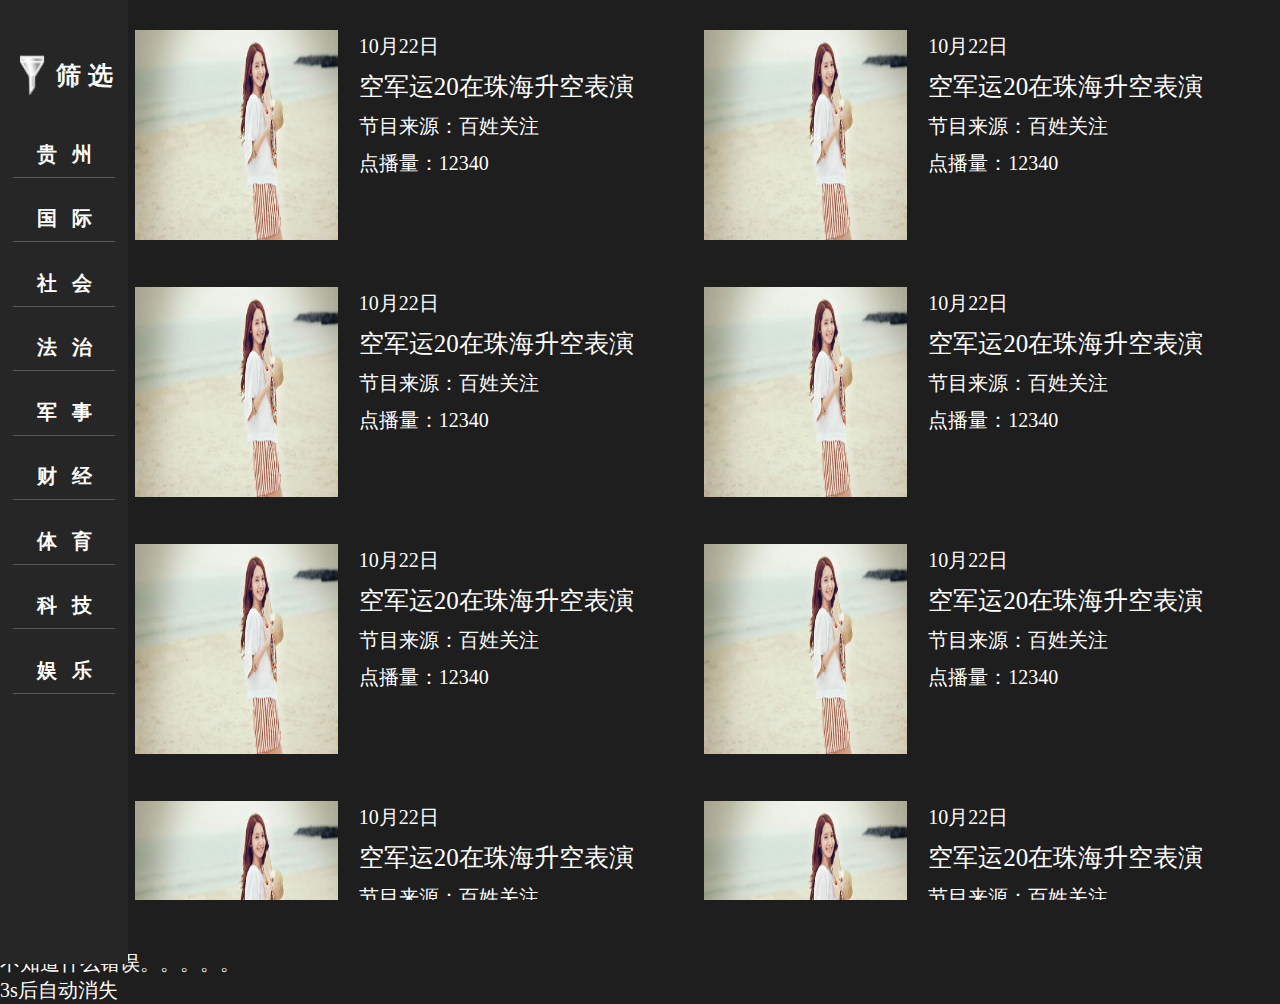
==== index5.html @ 9db0be31 "lzx commit" ====
<!DOCTYPE html>
<html lang="en">
<head>
    <meta charset="UTF-8">
    <title>新闻头条</title>
    <link href="css/style.css" type="text/css" rel="Stylesheet" />
</head>
<body>
<div id="main-content">
    <div id="sidebar">
        <span id="item-filter" class=""><i></i><span>筛 选</span></span>
        <ul id="item-list">
            <li class="item"><span id="category-menu-1" class="item-child active category-selected">贵 州</span></li>
            <li class="item"><span id="category-menu-2" class="item-child">国 际</span></li>
            <li class="item"><span id="category-menu-3" class="item-child">社 会</span></li>
            <li class="item"><span id="category-menu-4" class="item-child">法 治</span></li>
            <li class="item"><span id="category-menu-5" class="item-child">军 事</span></li>
            <li class="item"><span id="category-menu-6" class="item-child">财 经</span></li>
            <li class="item"><span id="category-menu-7" class="item-child">体 育</span></li>
            <li class="item"><span id="category-menu-8" class="item-child">科 技</span></li>
            <li class="item"><span id="category-menu-9" class="item-child">娱 乐</span></li>
        </ul>
    </div>
    <div id="item-content">
        <!--栏目筛选项-->
        <div id="filter-items" class="">
            <div id="filter-title">栏目筛选项：</div>
            <div id="filter-item">
                <ul>
                    <li class="filter-sub active">百姓关注1</li>
                    <li class="filter-sub">搜狐新闻2</li>
                    <li class="filter-sub">今日说法3</li>
                    <li class="filter-sub">百姓关注4</li>
                    <li class="filter-sub">百姓关注5</li>
                    <li class="filter-sub">百姓关注6</li>
                    <li class="filter-sub">百姓关注7</li>
                    <li class="filter-sub">百姓关注8</li>
                    <li class="filter-sub">百姓关注9</li>
                    <li class="filter-sub">百姓关注1</li>
                    <li class="filter-sub">搜狐新闻2</li>
                    <li class="filter-sub">今日说法3</li>
                    <li class="filter-sub">百姓关注4</li>
                    <li class="filter-sub">百姓关注5</li>
                    <li class="filter-sub">百姓关注6</li>
                    <li class="filter-sub">百姓关注7</li>
                    <li class="filter-sub">百姓关注8</li>
                    <li class="filter-sub">百姓关注9</li>
                    <li class="filter-sub">百姓关注1</li>
                    <li class="filter-sub">搜狐新闻2</li>
                    <li class="filter-sub">今日说法3</li>
                    <li class="filter-sub">百姓关注4</li>
                    <li class="filter-sub">百姓关注5</li>
                    <li class="filter-sub">百姓关注6</li>
                    <li class="filter-sub">百姓关注7</li>
                    <li class="filter-sub">百姓关注8</li>
                    <li class="filter-sub">百姓关注9</li>
                    <li class="filter-sub">百姓关注1</li>
                    <li class="filter-sub">搜狐新闻2</li>
                    <li class="filter-sub">今日说法3</li>
                    <li class="filter-sub">百姓关注4</li>
                    <li class="filter-sub">百姓关注5</li>
                    <li class="filter-sub">百姓关注6</li>
                    <li class="filter-sub">百姓关注7</li>
                    <li class="filter-sub">百姓关注8</li>
                    <li class="filter-sub">百姓关注9</li>
                </ul>
            </div>
        </div>
        <!--节目呈现区-->
        <ul id="item-area-1" class="item-area guizhou content-block">
            <li>
                <div class="item-content-sub active">
                    <div class="item-img">
                        <img src="img/video.jpg">
                    </div>
                    <div class="item-msg">
                        <p class="item-msg-time">10月22日</p>
                        <p class="item-msg-title">空军运20在珠海升空表演</p>
                        <p class="item-msg-source">节目来源：<span class="source">百姓关注</span></p>
                        <p class="item-msg-count">点播量：<span class="count">12340</span></p>
                    </div>
                </div>
            </li>
            <li>
                <div class="item-content-sub">
                    <div class="item-img">
                        <img src="img/video.jpg">
                    </div>
                    <div class="item-msg">
                        <p class="item-msg-time">10月22日</p>
                        <p class="item-msg-title">空军运20在珠海升空表演</p>
                        <p class="item-msg-source">节目来源：<span class="source">百姓关注</span></p>
                        <p class="item-msg-count">点播量：<span class="count">12340</span></p>
                    </div>
                </div>
            </li>
            <li>
                <div class="item-content-sub">
                    <div class="item-img">
                        <img src="img/video.jpg">
                    </div>
                    <div class="item-msg">
                        <p class="item-msg-time">10月22日</p>
                        <p class="item-msg-title">空军运20在珠海升空表演</p>
                        <p class="item-msg-source">节目来源：<span class="source">百姓关注</span></p>
                        <p class="item-msg-count">点播量：<span class="count">12340</span></p>
                    </div>
                </div>
            </li>
            <li>
                <div class="item-content-sub">
                    <div class="item-img">
                        <img src="img/video.jpg">
                    </div>
                    <div class="item-msg">
                        <p class="item-msg-time">10月22日</p>
                        <p class="item-msg-title">空军运20在珠海升空表演</p>
                        <p class="item-msg-source">节目来源：<span class="source">百姓关注</span></p>
                        <p class="item-msg-count">点播量：<span class="count">12340</span></p>
                    </div>
                </div>
            </li>
            <li>
                <div class="item-content-sub">
                    <div class="item-img">
                        <img src="img/video.jpg">
                    </div>
                    <div class="item-msg">
                        <p class="item-msg-time">10月22日</p>
                        <p class="item-msg-title">空军运20在珠海升空表演</p>
                        <p class="item-msg-source">节目来源：<span class="source">百姓关注</span></p>
                        <p class="item-msg-count">点播量：<span class="count">12340</span></p>
                    </div>
                </div>
            </li>
            <li>
                <div class="item-content-sub">
                    <div class="item-img">
                        <img src="img/video.jpg">
                    </div>
                    <div class="item-msg">
                        <p class="item-msg-time">10月22日</p>
                        <p class="item-msg-title">空军运20在珠海升空表演</p>
                        <p class="item-msg-source">节目来源：<span class="source">百姓关注</span></p>
                        <p class="item-msg-count">点播量：<span class="count">12340</span></p>
                    </div>
                </div>
            </li>
            <li>
                <div class="item-content-sub">
                    <div class="item-img">
                        <img src="img/video.jpg">
                    </div>
                    <div class="item-msg">
                        <p class="item-msg-time">10月22日</p>
                        <p class="item-msg-title">空军运20在珠海升空表演</p>
                        <p class="item-msg-source">节目来源：<span class="source">百姓关注</span></p>
                        <p class="item-msg-count">点播量：<span class="count">12340</span></p>
                    </div>
                </div>
            </li>
            <li>
                <div class="item-content-sub">
                    <div class="item-img">
                        <img src="img/video.jpg">
                    </div>
                    <div class="item-msg">
                        <p class="item-msg-time">10月22日</p>
                        <p class="item-msg-title">空军运20在珠海升空表演</p>
                        <p class="item-msg-source">节目来源：<span class="source">百姓关注</span></p>
                        <p class="item-msg-count">点播量：<span class="count">12340</span></p>
                    </div>
                </div>
            </li>
            <li>
                <div class="item-content-sub">
                    <div class="item-img">
                        <img src="img/video.jpg">
                    </div>
                    <div class="item-msg">
                        <p class="item-msg-time">10月22日</p>
                        <p class="item-msg-title">空军运20在珠海升空表演</p>
                        <p class="item-msg-source">节目来源：<span class="source">百姓关注</span></p>
                        <p class="item-msg-count">点播量：<span class="count">12340</span></p>
                    </div>
                </div>
            </li>
            <li>
                <div class="item-content-sub">
                    <div class="item-img">
                        <img src="img/video.jpg">
                    </div>
                    <div class="item-msg">
                        <p class="item-msg-time">10月22日</p>
                        <p class="item-msg-title">空军运20在珠海升空表演</p>
                        <p class="item-msg-source">节目来源：<span class="source">百姓关注</span></p>
                        <p class="item-msg-count">点播量：<span class="count">12340</span></p>
                    </div>
                </div>
            </li>
            <li>
                <div class="item-content-sub">
                    <div class="item-img">
                        <img src="img/video.jpg">
                    </div>
                    <div class="item-msg">
                        <p class="item-msg-time">10月22日</p>
                        <p class="item-msg-title">空军运20在珠海升空表演</p>
                        <p class="item-msg-source">节目来源：<span class="source">百姓关注</span></p>
                        <p class="item-msg-count">点播量：<span class="count">12340</span></p>
                    </div>
                </div>
            </li>
            <li>
                <div class="item-content-sub">
                    <div class="item-img">
                        <img src="img/video.jpg">
                    </div>
                    <div class="item-msg">
                        <p class="item-msg-time">10月22日</p>
                        <p class="item-msg-title">空军运20在珠海升空表演</p>
                        <p class="item-msg-source">节目来源：<span class="source">百姓关注</span></p>
                        <p class="item-msg-count">点播量：<span class="count">12340</span></p>
                    </div>
                </div>
            </li>
        </ul>
        <ul id="item-area-2" class="item-area international">
            <li>
                <div class="item-content-sub active">
                    <div class="item-img">
                        <img src="img/a1.jpg">
                    </div>
                    <div class="item-msg">
                        <p class="item-msg-time">10月22日</p>
                        <p class="item-msg-title">空军运20在珠海升空表演</p>
                        <p class="item-msg-source">节目来源：<span class="source">百姓关注</span></p>
                        <p class="item-msg-count">点播量：<span class="count">12340</span></p>
                    </div>
                </div>
            </li>
            <li>
                <div class="item-content-sub">
                    <div class="item-img">
                        <img src="img/a1.jpg">
                    </div>
                    <div class="item-msg">
                        <p class="item-msg-time">10月22日</p>
                        <p class="item-msg-title">空军运20在珠海升空表演</p>
                        <p class="item-msg-source">节目来源：<span class="source">百姓关注</span></p>
                        <p class="item-msg-count">点播量：<span class="count">12340</span></p>
                    </div>
                </div>
            </li>
            <li>
                <div class="item-content-sub">
                    <div class="item-img">
                        <img src="img/a1.jpg">
                    </div>
                    <div class="item-msg">
                        <p class="item-msg-time">10月22日</p>
                        <p class="item-msg-title">空军运20在珠海升空表演</p>
                        <p class="item-msg-source">节目来源：<span class="source">百姓关注</span></p>
                        <p class="item-msg-count">点播量：<span class="count">12340</span></p>
                    </div>
                </div>
            </li>
            <li>
                <div class="item-content-sub">
                    <div class="item-img">
                        <img src="img/a1.jpg">
                    </div>
                    <div class="item-msg">
                        <p class="item-msg-time">10月22日</p>
                        <p class="item-msg-title">空军运20在珠海升空表演</p>
                        <p class="item-msg-source">节目来源：<span class="source">百姓关注</span></p>
                        <p class="item-msg-count">点播量：<span class="count">12340</span></p>
                    </div>
                </div>
            </li>
            <li>
                <div class="item-content-sub">
                    <div class="item-img">
                        <img src="img/a1.jpg">
                    </div>
                    <div class="item-msg">
                        <p class="item-msg-time">10月22日</p>
                        <p class="item-msg-title">空军运20在珠海升空表演</p>
                        <p class="item-msg-source">节目来源：<span class="source">百姓关注</span></p>
                        <p class="item-msg-count">点播量：<span class="count">12340</span></p>
                    </div>
                </div>
            </li>
            <li>
                <div class="item-content-sub">
                    <div class="item-img">
                        <img src="img/a1.jpg">
                    </div>
                    <div class="item-msg">
                        <p class="item-msg-time">10月22日</p>
                        <p class="item-msg-title">空军运20在珠海升空表演</p>
                        <p class="item-msg-source">节目来源：<span class="source">百姓关注</span></p>
                        <p class="item-msg-count">点播量：<span class="count">12340</span></p>
                    </div>
                </div>
            </li>
            <li>
                <div class="item-content-sub">
                    <div class="item-img">
                        <img src="img/a1.jpg">
                    </div>
                    <div class="item-msg">
                        <p class="item-msg-time">10月22日</p>
                        <p class="item-msg-title">空军运20在珠海升空表演</p>
                        <p class="item-msg-source">节目来源：<span class="source">百姓关注</span></p>
                        <p class="item-msg-count">点播量：<span class="count">12340</span></p>
                    </div>
                </div>
            </li>
            <li>
                <div class="item-content-sub">
                    <div class="item-img">
                        <img src="img/a1.jpg">
                    </div>
                    <div class="item-msg">
                        <p class="item-msg-time">10月22日</p>
                        <p class="item-msg-title">空军运20在珠海升空表演</p>
                        <p class="item-msg-source">节目来源：<span class="source">百姓关注</span></p>
                        <p class="item-msg-count">点播量：<span class="count">12340</span></p>
                    </div>
                </div>
            </li>
            <li>
                <div class="item-content-sub">
                    <div class="item-img">
                        <img src="img/a1.jpg">
                    </div>
                    <div class="item-msg">
                        <p class="item-msg-time">10月22日</p>
                        <p class="item-msg-title">空军运20在珠海升空表演</p>
                        <p class="item-msg-source">节目来源：<span class="source">百姓关注</span></p>
                        <p class="item-msg-count">点播量：<span class="count">12340</span></p>
                    </div>
                </div>
            </li>
            <li>
                <div class="item-content-sub">
                    <div class="item-img">
                        <img src="img/a1.jpg">
                    </div>
                    <div class="item-msg">
                        <p class="item-msg-time">10月22日</p>
                        <p class="item-msg-title">空军运20在珠海升空表演</p>
                        <p class="item-msg-source">节目来源：<span class="source">百姓关注</span></p>
                        <p class="item-msg-count">点播量：<span class="count">12340</span></p>
                    </div>
                </div>
            </li>
            <li>
                <div class="item-content-sub">
                    <div class="item-img">
                        <img src="img/a1.jpg">
                    </div>
                    <div class="item-msg">
                        <p class="item-msg-time">10月22日</p>
                        <p class="item-msg-title">空军运20在珠海升空表演</p>
                        <p class="item-msg-source">节目来源：<span class="source">百姓关注</span></p>
                        <p class="item-msg-count">点播量：<span class="count">12340</span></p>
                    </div>
                </div>
            </li>
            <li>
                <div class="item-content-sub">
                    <div class="item-img">
                        <img src="img/a1.jpg">
                    </div>
                    <div class="item-msg">
                        <p class="item-msg-time">10月22日</p>
                        <p class="item-msg-title">空军运20在珠海升空表演</p>
                        <p class="item-msg-source">节目来源：<span class="source">百姓关注</span></p>
                        <p class="item-msg-count">点播量：<span class="count">12340</span></p>
                    </div>
                </div>
            </li>
        </ul>
        <ul id="item-area-3" class="item-area society">
            <li>
                <div class="item-content-sub active">
                    <div class="item-img">
                        <img src="img/a2.jpg">
                    </div>
                    <div class="item-msg">
                        <p class="item-msg-time">10月22日</p>
                        <p class="item-msg-title">空军运20在珠海升空表演</p>
                        <p class="item-msg-source">节目来源：<span class="source">百姓关注</span></p>
                        <p class="item-msg-count">点播量：<span class="count">12340</span></p>
                    </div>
                </div>
            </li>
            <li>
                <div class="item-content-sub">
                    <div class="item-img">
                        <img src="img/a2.jpg">
                    </div>
                    <div class="item-msg">
                        <p class="item-msg-time">10月22日</p>
                        <p class="item-msg-title">空军运20在珠海升空表演</p>
                        <p class="item-msg-source">节目来源：<span class="source">百姓关注</span></p>
                        <p class="item-msg-count">点播量：<span class="count">12340</span></p>
                    </div>
                </div>
            </li>
        </ul>
        <ul id="item-area-4" class="item-area legal">
            <li>
                <div class="item-content-sub active">
                    <div class="item-img">
                        <img src="img/a3.jpg">
                    </div>
                    <div class="item-msg">
                        <p class="item-msg-time">10月22日</p>
                        <p class="item-msg-title">空军运20在珠海升空表演</p>
                        <p class="item-msg-source">节目来源：<span class="source">百姓关注</span></p>
                        <p class="item-msg-count">点播量：<span class="count">12340</span></p>
                    </div>
                </div>
            </li>
            <li>
                <div class="item-content-sub">
                    <div class="item-img">
                        <img src="img/a3.jpg">
                    </div>
                    <div class="item-msg">
                        <p class="item-msg-time">10月22日</p>
                        <p class="item-msg-title">空军运20在珠海升空表演</p>
                        <p class="item-msg-source">节目来源：<span class="source">百姓关注</span></p>
                        <p class="item-msg-count">点播量：<span class="count">12340</span></p>
                    </div>
                </div>
            </li>
        </ul>
        <ul id="item-area-5" class="item-area military">
            <li>
                <div class="item-content-sub active">
                    <div class="item-img">
                        <img src="img/a4.jpg">
                    </div>
                    <div class="item-msg">
                        <p class="item-msg-time">10月22日</p>
                        <p class="item-msg-title">空军运20在珠海升空表演</p>
                        <p class="item-msg-source">节目来源：<span class="source">百姓关注</span></p>
                        <p class="item-msg-count">点播量：<span class="count">12340</span></p>
                    </div>
                </div>
            </li>
            <li>
                <div class="item-content-sub">
                    <div class="item-img">
                        <img src="img/a4.jpg">
                    </div>
                    <div class="item-msg">
                        <p class="item-msg-time">10月22日</p>
                        <p class="item-msg-title">空军运20在珠海升空表演</p>
                        <p class="item-msg-source">节目来源：<span class="source">百姓关注</span></p>
                        <p class="item-msg-count">点播量：<span class="count">12340</span></p>
                    </div>
                </div>
            </li>
        </ul>
        <ul id="item-area-6" class="item-area economics">
            <li>
                <div class="item-content-sub active">
                    <div class="item-img">
                        <img src="img/a5.jpg">
                    </div>
                    <div class="item-msg">
                        <p class="item-msg-time">10月22日</p>
                        <p class="item-msg-title">空军运20在珠海升空表演</p>
                        <p class="item-msg-source">节目来源：<span class="source">百姓关注</span></p>
                        <p class="item-msg-count">点播量：<span class="count">12340</span></p>
                    </div>
                </div>
            </li>
            <li>
                <div class="item-content-sub">
                    <div class="item-img">
                        <img src="img/a5.jpg">
                    </div>
                    <div class="item-msg">
                        <p class="item-msg-time">10月22日</p>
                        <p class="item-msg-title">空军运20在珠海升空表演</p>
                        <p class="item-msg-source">节目来源：<span class="source">百姓关注</span></p>
                        <p class="item-msg-count">点播量：<span class="count">12340</span></p>
                    </div>
                </div>
            </li>
        </ul>
        <ul id="item-area-7" class="item-area sports">
            <li>
                <div class="item-content-sub active">
                    <div class="item-img">
                        <img src="img/a6.jpg">
                    </div>
                    <div class="item-msg">
                        <p class="item-msg-time">10月22日</p>
                        <p class="item-msg-title">空军运20在珠海升空表演</p>
                        <p class="item-msg-source">节目来源：<span class="source">百姓关注</span></p>
                        <p class="item-msg-count">点播量：<span class="count">12340</span></p>
                    </div>
                </div>
            </li>
            <li>
                <div class="item-content-sub">
                    <div class="item-img">
                        <img src="img/a6.jpg">
                    </div>
                    <div class="item-msg">
                        <p class="item-msg-time">10月22日</p>
                        <p class="item-msg-title">空军运20在珠海升空表演</p>
                        <p class="item-msg-source">节目来源：<span class="source">百姓关注</span></p>
                        <p class="item-msg-count">点播量：<span class="count">12340</span></p>
                    </div>
                </div>
            </li>
        </ul>
        <ul id="item-area-8" class="item-area science">
            <li>
                <div class="item-content-sub active">
                    <div class="item-img">
                        <img src="img/a7.jpg">
                    </div>
                    <div class="item-msg">
                        <p class="item-msg-time">10月22日</p>
                        <p class="item-msg-title">空军运20在珠海升空表演</p>
                        <p class="item-msg-source">节目来源：<span class="source">百姓关注</span></p>
                        <p class="item-msg-count">点播量：<span class="count">12340</span></p>
                    </div>
                </div>
            </li>
            <li>
                <div class="item-content-sub">
                    <div class="item-img">
                        <img src="img/a7.jpg">
                    </div>
                    <div class="item-msg">
                        <p class="item-msg-time">10月22日</p>
                        <p class="item-msg-title">空军运20在珠海升空表演</p>
                        <p class="item-msg-source">节目来源：<span class="source">百姓关注</span></p>
                        <p class="item-msg-count">点播量：<span class="count">12340</span></p>
                    </div>
                </div>
            </li>
        </ul>
        <ul id="item-area-9" class="item-area recreation">
            <li>
                <div class="item-content-sub active">
                    <div class="item-img">
                        <img src="img/a8.jpg">
                    </div>
                    <div class="item-msg">
                        <p class="item-msg-time">10月22日</p>
                        <p class="item-msg-title">空军运20在珠海升空表演</p>
                        <p class="item-msg-source">节目来源：<span class="source">百姓关注</span></p>
                        <p class="item-msg-count">点播量：<span class="count">12340</span></p>
                    </div>
                </div>
            </li>
            <li>
                <div class="item-content-sub">
                    <div class="item-img">
                        <img src="img/a8.jpg">
                    </div>
                    <div class="item-msg">
                        <p class="item-msg-time">10月22日</p>
                        <p class="item-msg-title">空军运20在珠海升空表演</p>
                        <p class="item-msg-source">节目来源：<span class="source">百姓关注</span></p>
                        <p class="item-msg-count">点播量：<span class="count">12340</span></p>
                    </div>
                </div>
            </li>
        </ul>
    </div>
</div>
<!--警示弹框-->
<div id="warn-message">
    <img src="img/warn.jpg">
    <div class="messages">
        <p class="p1">操作提示</p>
        <p class="p2">不知道什么错误。。。。。</p>
        <p class="p3">3s后自动消失</p>
    </div>

</div>
</body>
<script type="text/javascript" src="js/jquery-3.1.1.min.js"></script>
<script type="text/javascript" src="js/design5.js"></script>
<script type="text/javascript">
    var $maxHeight = $(window).height() + "px";
    $("#item-content").css("max-height",$maxHeight);
    $("#item-content").css("overflow-y","auto");
</script>
</html>
---- css/style.css ----
/*样式初始化*/
body,html{
    margin: 0;
    padding: 0;
    width: 100%;
    height: 100%;
    font-family: "宋体";
    font-size: 20px;
    color: #fff;
}
ul,li{margin:0;padding: 0;}
*{text-decoration: none;list-style: none;}
.fl{float: left;}
.fr{float: right;}
p{margin:0;padding:0}
#main-content{width:100%;height:100%;background-color:#1e1e1e}
html{background-color:#1e1e1e}
/*左侧边栏*/
#sidebar{
    width:10%;
    height:100%;
    background-color: #262626;
    position: fixed;
    padding-top: 5%;
    font-weight: bold;
}
#sidebar #item-filter{
    display: inline-block;
    height: 8%;
    position: relative;
    width: 100%;
    margin-top: -20%;
    font-size: 25px;
}
#sidebar #item-filter>i{
    display: inline-block;
    width: 20%;
    height: 60%;
    background: url("../img/filter.png") no-repeat;
    background-size: 100% 100%;
    position: absolute;
    left: 15%;
    top: 20%;
}
#sidebar #item-filter>span{
    display: inline-block;
    position: absolute;
    left: 44%;
    top: 28%;
}
#sidebar #item-list{
    height: 72%;
}
#sidebar #item-list li{
    height: 6%;
    /*border-bottom: 1px solid #575757;*/
    /*width: 80%;
    margin-left: 10%;*/
    width: 100%;
    text-align: center;
    padding-top: 20%;
    position: relative;
}
#sidebar #item-list li::after{
    content: "";
    display: inline-block;
    width:80%;
    margin-left: 10%;
    border-bottom: 1px solid #575757;
    position: absolute;
    bottom: 2px;
    left: 0;
}
#sidebar #item-list li span{
    display: inline-block;
    width: 100%;
    word-spacing: 10px;
    padding: 10px 0;
    margin-top: -10px;
}
/*栏目筛选项*/
#filter-items{
    width: 90%;
    height: 30%;
    background-color: #212121;
    position: fixed;
    z-index: 999;
    padding-top: 4%;
    display: none;
}
#filter-items>div{
    display: inline-block;
}
#filter-items #filter-title{
    width:10%;
    height:100%;
    float: left;
    /*background-color: rebeccapurple;*/
    text-align: center;
}
#filter-items #filter-item{
    width:90%;
    height:100%;
    float: left;
    /*background-color: gold;*/
}
#filter-items #filter-item>ul{
    width:100%;
    overflow: hidden;
}
#filter-items #filter-item>ul>li{
    width: 11.11%;
    float: left;
    text-align: center;
    margin-bottom: 20px;
}


/*节目呈现区*/
#item-content{
    width:90%;
    margin-left: 10%;
    height:100%;
}
#item-content>ul{
    width: 100%;
    height:100%;
    display:none;
    /*max-height: 100%;*/
    /*overflow-y: auto;*/
}
/*显示内容区*/
.content-block{
    display: block !important;
}
#item-content>ul>li{
    width: 49%;
    height: 26%;
    /*background-color: yellow;*/
    padding-top: 2%;
    display: inline-block;
}
#item-content>ul>li> .item-content-sub{
    display: inline-block;
    height: 100%;
    width:100%;
}
/*#item-content>ul>li>.item-content-sub-active{
    background-color: #37b235
}*/
.item-content-sub-active{
    background-color: #37b235
}
#item-content>ul>li .item-img{
    display: inline-block;
    width:40%;
    height: 100%;
}
#item-content>ul>li .item-img>img{
    display: inline-block;
    width: 90%;
    height: 90%;
    margin-left: 3%;
    margin-top: 3%;
}
#item-content>ul>li .item-msg{
    display: inline-block;
    width: 57%;
    height: 100%;
    /*background-color: palevioletred;*/
    vertical-align: top;
}
#item-content>ul>li .item-msg>p{
    margin-top: 10px;
}
#item-content>ul>li .item-msg>p.item-msg-title{
    font-size: 25px;
}
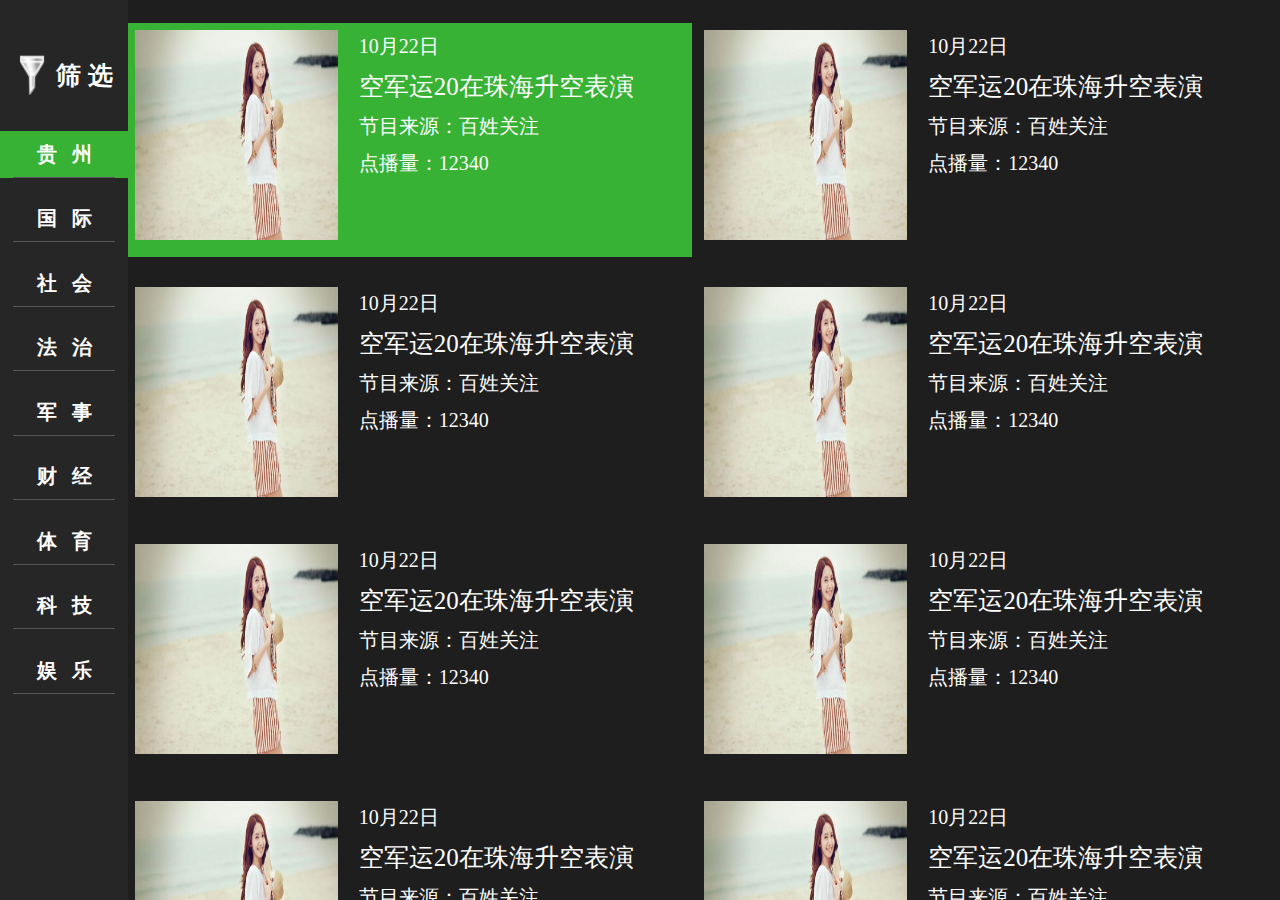
==== commit 66dde0e8: "lzx commit" ====
--- a/index5.html
+++ b/index5.html
@@ -227,7 +227,7 @@
         </ul>
         <ul id="item-area-2" class="item-area international">
             <li>
-                <div class="item-content-sub active">
+                <div class="item-content-sub">
                     <div class="item-img">
                         <img src="img/a1.jpg">
                     </div>
@@ -385,7 +385,7 @@
         </ul>
         <ul id="item-area-3" class="item-area society">
             <li>
-                <div class="item-content-sub active">
+                <div class="item-content-sub">
                     <div class="item-img">
                         <img src="img/a2.jpg">
                     </div>
@@ -413,7 +413,7 @@
         </ul>
         <ul id="item-area-4" class="item-area legal">
             <li>
-                <div class="item-content-sub active">
+                <div class="item-content-sub">
                     <div class="item-img">
                         <img src="img/a3.jpg">
                     </div>
@@ -441,7 +441,7 @@
         </ul>
         <ul id="item-area-5" class="item-area military">
             <li>
-                <div class="item-content-sub active">
+                <div class="item-content-sub">
                     <div class="item-img">
                         <img src="img/a4.jpg">
                     </div>
@@ -469,7 +469,7 @@
         </ul>
         <ul id="item-area-6" class="item-area economics">
             <li>
-                <div class="item-content-sub active">
+                <div class="item-content-sub">
                     <div class="item-img">
                         <img src="img/a5.jpg">
                     </div>
@@ -497,7 +497,7 @@
         </ul>
         <ul id="item-area-7" class="item-area sports">
             <li>
-                <div class="item-content-sub active">
+                <div class="item-content-sub">
                     <div class="item-img">
                         <img src="img/a6.jpg">
                     </div>
@@ -525,7 +525,7 @@
         </ul>
         <ul id="item-area-8" class="item-area science">
             <li>
-                <div class="item-content-sub active">
+                <div class="item-content-sub">
                     <div class="item-img">
                         <img src="img/a7.jpg">
                     </div>
@@ -553,7 +553,7 @@
         </ul>
         <ul id="item-area-9" class="item-area recreation">
             <li>
-                <div class="item-content-sub active">
+                <div class="item-content-sub">
                     <div class="item-img">
                         <img src="img/a8.jpg">
                     </div>
--- a/css/style.css
+++ b/css/style.css
@@ -145,10 +145,8 @@
     height: 100%;
     width:100%;
 }
-/*#item-content>ul>li>.item-content-sub-active{
-    background-color: #37b235
-}*/
-.item-content-sub-active{
+
+.active{
     background-color: #37b235
 }
 #item-content>ul>li .item-img{
@@ -175,4 +173,38 @@
 }
 #item-content>ul>li .item-msg>p.item-msg-title{
     font-size: 25px;
+}
+/*警示弹框*/
+#warn-message{
+    width: 20%;
+    height: 20%;
+    background-color: #fff;
+    position: fixed;
+    z-index: 999;
+    top:40%;
+    left:40%;
+    -webkit-border-radius: 20px;
+    -moz-border-radius: 20px;
+    border-radius: 20px;
+    display: none;
+}
+#warn-message img{
+    width: 12%;
+    position: absolute;
+    left: calc(42.5%);
+    top: 5%;
+}
+#warn-message .messages{
+    width: 100%;
+    height: 67%;
+    position: absolute;
+    bottom: 0;
+    color: #000;
+    text-align: center;
+}
+#warn-message .messages p{
+    margin-bottom: 10px;
+}
+#warn-message .messages .p1{
+    font-size: 30px;
 }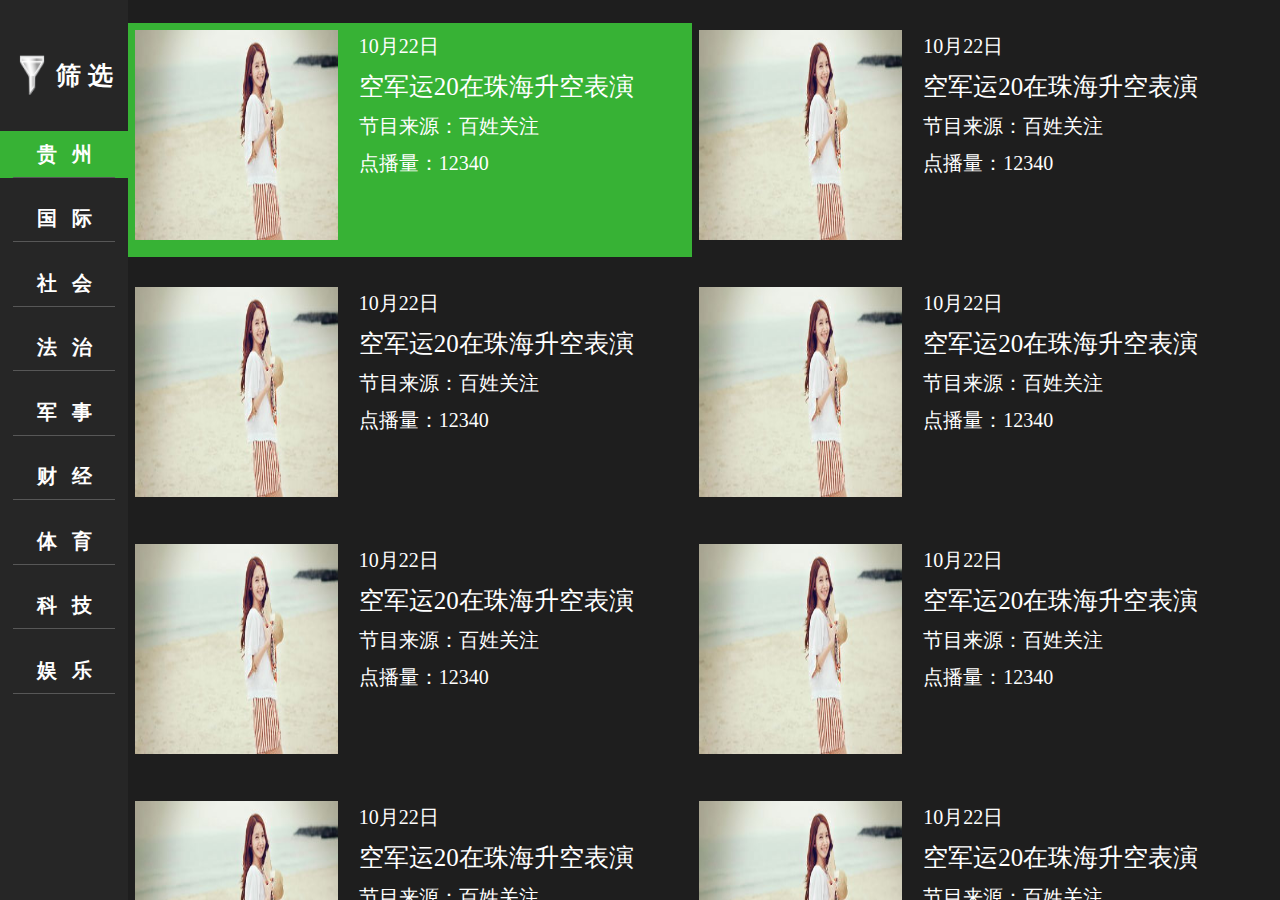
==== commit 408bec21: "Merge remote-tracking branch 'origin/master'" ====
--- a/index5.html
+++ b/index5.html
@@ -598,5 +598,6 @@
     var $maxHeight = $(window).height() + "px";
     $("#item-content").css("max-height",$maxHeight);
     $("#item-content").css("overflow-y","auto");
+
 </script>
 </html>--- a/css/style.css
+++ b/css/style.css
@@ -84,7 +84,7 @@
     height: 30%;
     background-color: #212121;
     position: fixed;
-    z-index: 999;
+    z-index: 998;
     padding-top: 4%;
     display: none;
 }
@@ -117,6 +117,20 @@
 
 
 /*节目呈现区*/
+/*loadding图片*/
+#item-content .loadding-img{
+    position: relative;
+    /*display: block !important;*/
+}
+#item-content .loadding-img img{
+    position: absolute;
+    width: 5%;
+    height: auto;
+    top: 45%;
+    left: 50%;
+    opacity: 0.5 !important;
+    filter: alpha(opacity=50) !important;
+}
 #item-content{
     width:90%;
     margin-left: 10%;
@@ -133,12 +147,17 @@
 .content-block{
     display: block !important;
 }
+/*#item-content>ul{
+    position: relative;
+}*/
 #item-content>ul>li{
     width: 49%;
     height: 26%;
     /*background-color: yellow;*/
     padding-top: 2%;
     display: inline-block;
+    float: left;
+   position: relative;
 }
 #item-content>ul>li> .item-content-sub{
     display: inline-block;
@@ -153,6 +172,7 @@
     display: inline-block;
     width:40%;
     height: 100%;
+    position: relative;
 }
 #item-content>ul>li .item-img>img{
     display: inline-block;
@@ -161,18 +181,38 @@
     margin-left: 3%;
     margin-top: 3%;
 }
+#item-content>ul>li .item-img .video-img{
+    background-image: url("../img/bg.png");
+    background-size: 100% 100%;
+}
+#item-content>ul>li .item-img .videoM{
+    position: absolute;
+    z-index: 997;
+    width: 40%;
+    height: 58%;
+    left: 25%;
+    top: 16%;
+}
 #item-content>ul>li .item-msg{
     display: inline-block;
     width: 57%;
     height: 100%;
-    /*background-color: palevioletred;*/
     vertical-align: top;
 }
-#item-content>ul>li .item-msg>p{
+#item-content>ul>li .item-msg .scroll_div{
+    width: 80%;
+    /*width: 200px;*/
+    white-space: nowrap;
+    overflow:hidden;
+}
+#item-content>ul>li .item-msg p{
     margin-top: 10px;
 }
-#item-content>ul>li .item-msg>p.item-msg-title{
+#item-content>ul>li .item-msg p.item-msg-title{
     font-size: 25px;
+    width:auto;
+    display: inline-block;
+
 }
 /*警示弹框*/
 #warn-message{
